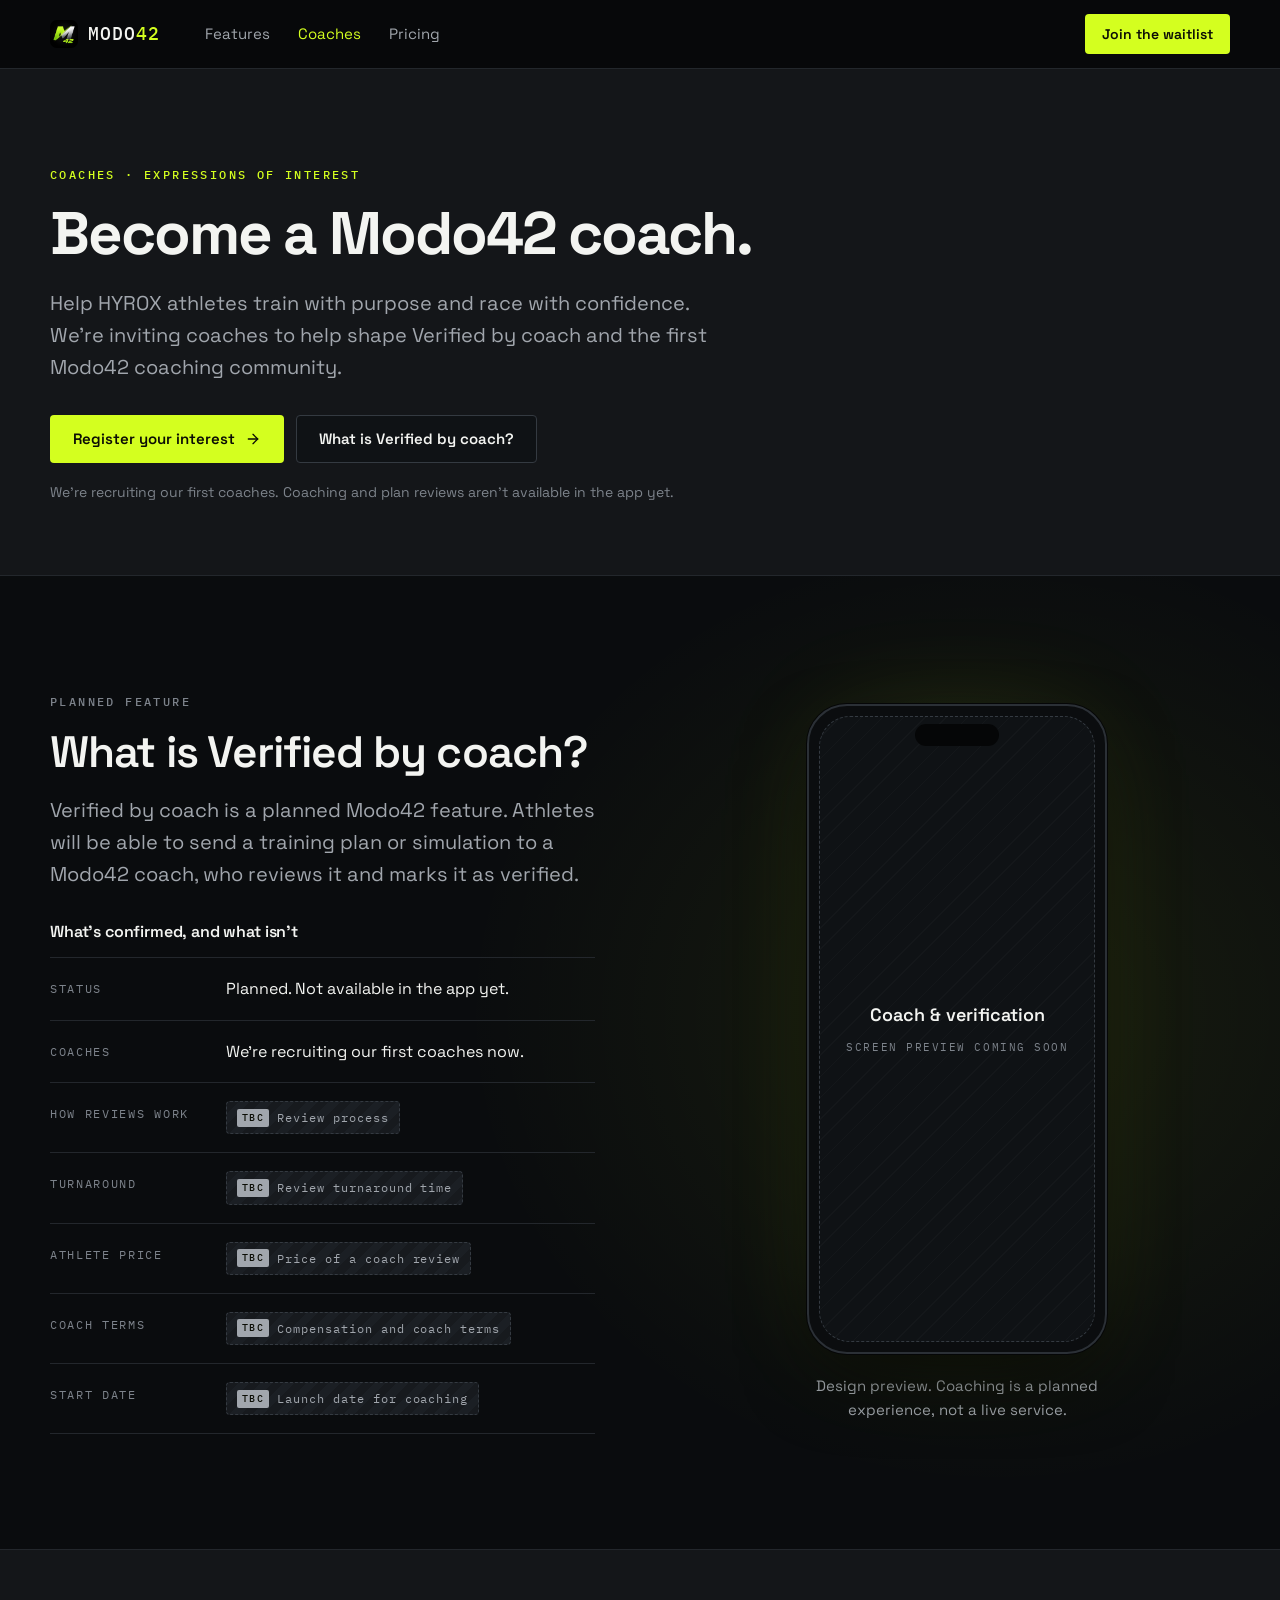
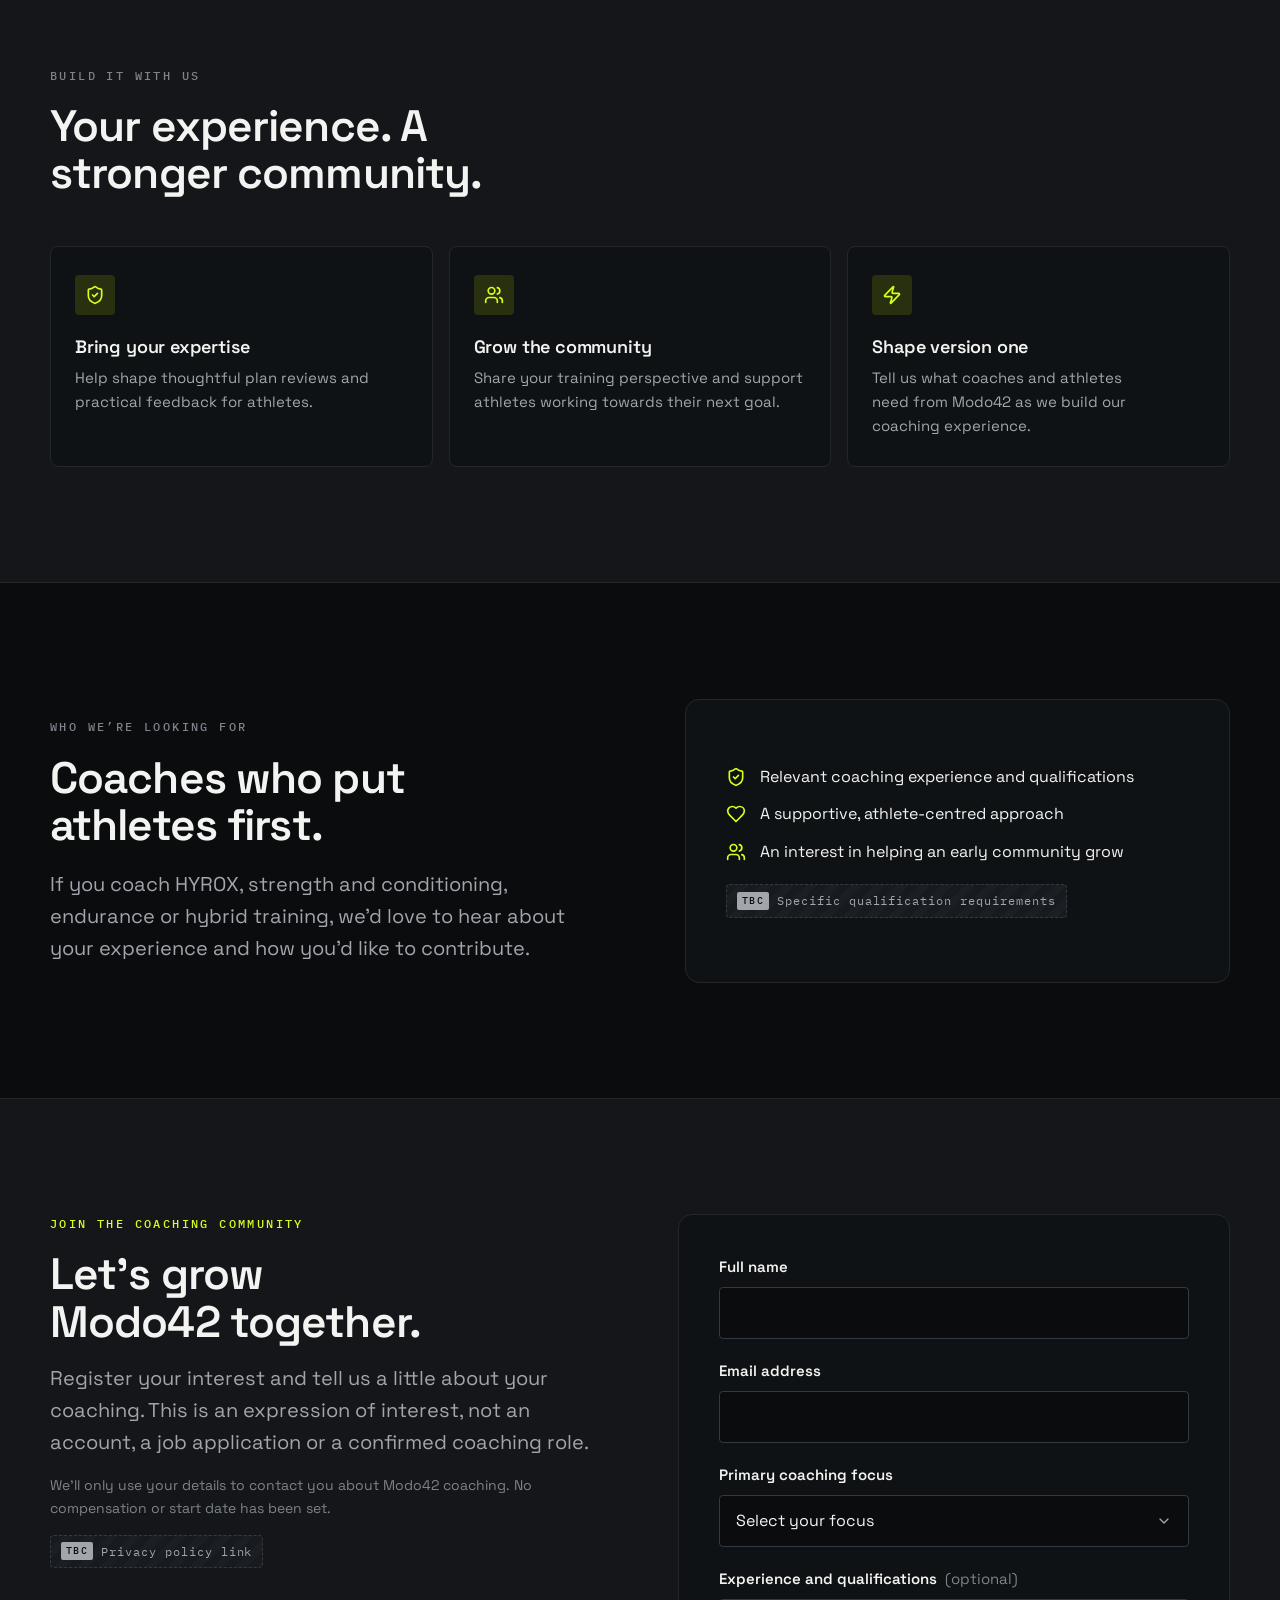
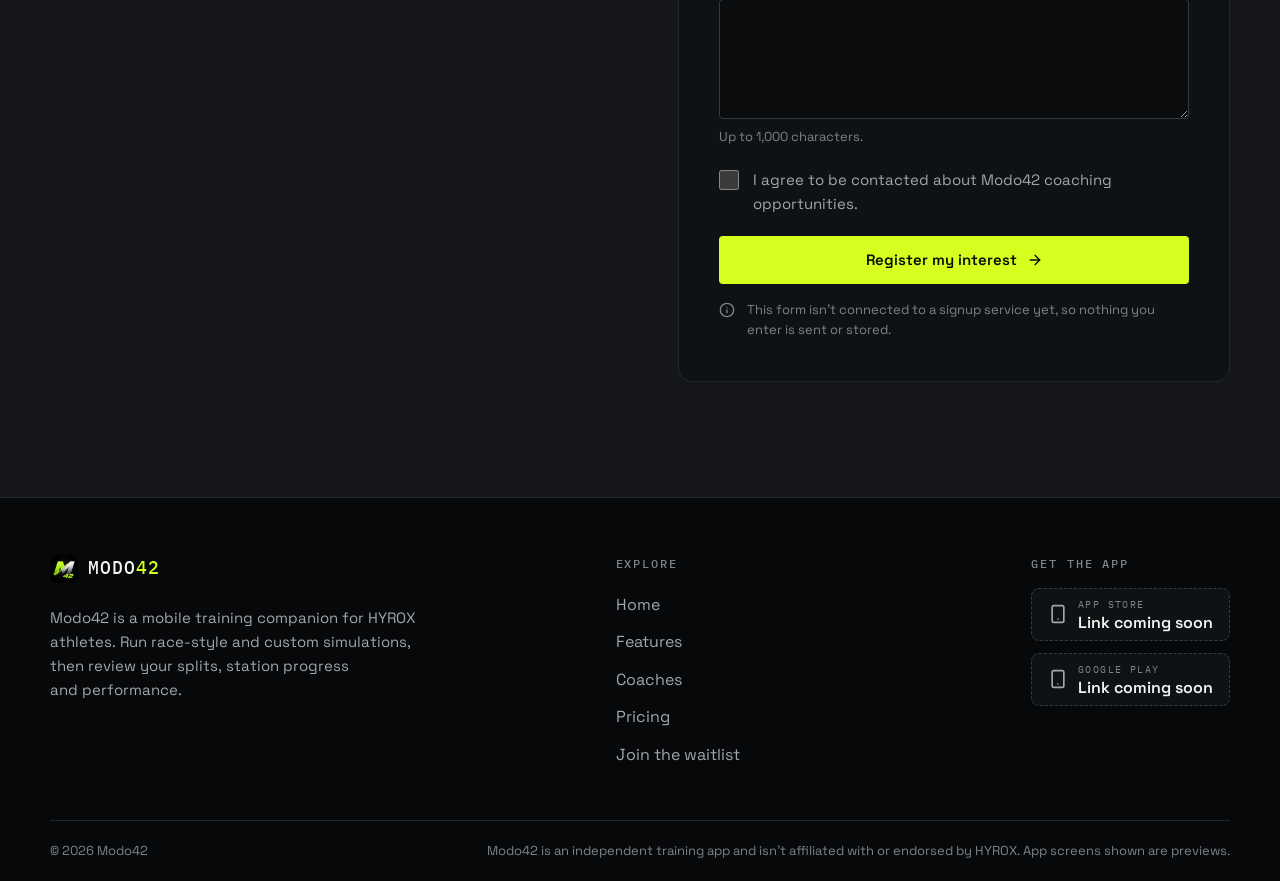
==== coaches/index.html @ 2502e5da "Add Modo42 marketing website Static five-page site (Home, Features, Coaches, Pricing, Join the waitl" ====
<!doctype html>
<html lang="en">
<head>
<meta charset="utf-8">
<meta name="viewport" content="width=device-width, initial-scale=1">
<title>Coaches — register your interest | Modo42</title>
<meta name="description" content="Modo42 is recruiting its first coaches to help shape Verified by coach, a planned plan-review feature for HYROX athletes. Register your interest.">

<link rel="canonical" href="https://modo42.com/coaches/">
<meta name="robots" content="index,follow,max-image-preview:large">
<meta name="theme-color" content="#070809">
<link rel="icon" href="/assets/images/favicon-32.png" sizes="32x32" type="image/png">
<link rel="apple-touch-icon" href="/assets/images/apple-touch-icon.png">
<link rel="preload" href="/assets/fonts/space-grotesk-latin-wght.woff2" as="font" type="font/woff2" crossorigin>
<link rel="stylesheet" href="/styles.css">
<script>document.documentElement.classList.add('js')</script>
<script src="/script.js" defer></script>
<meta property="og:type" content="website">
<meta property="og:site_name" content="Modo42">
<meta property="og:locale" content="en_GB">
<meta property="og:title" content="Coaches — register your interest | Modo42">
<meta property="og:description" content="Modo42 is recruiting its first coaches to help shape Verified by coach, a planned plan-review feature for HYROX athletes. Register your interest.">
<meta property="og:url" content="https://modo42.com/coaches/">
<meta property="og:image" content="https://modo42.com/assets/images/og-image.png">
<meta property="og:image:width" content="1200">
<meta property="og:image:height" content="630">
<meta property="og:image:alt" content="Modo42 — HYROX training and race simulation app">
<meta name="twitter:card" content="summary_large_image">
<meta name="twitter:title" content="Coaches — register your interest | Modo42">
<meta name="twitter:description" content="Modo42 is recruiting its first coaches to help shape Verified by coach, a planned plan-review feature for HYROX athletes. Register your interest.">
<meta name="twitter:image" content="https://modo42.com/assets/images/og-image.png">
<script type="application/ld+json">
{
  "@context": "https://schema.org",
  "@graph": [
    {
      "@type": "WebSite",
      "@id": "https://modo42.com/#website",
      "url": "https://modo42.com/",
      "name": "Modo42",
      "description": "Modo42 is a mobile training companion for HYROX athletes. Run race-style and custom simulations, then review your splits, station progress and performance.",
      "inLanguage": "en"
    },
    {
      "@type": "SoftwareApplication",
      "@id": "https://modo42.com/#app",
      "name": "Modo42",
      "applicationCategory": "HealthApplication",
      "operatingSystem": "iOS, Android",
      "description": "Modo42 is a mobile training companion for HYROX athletes. Run race-style and custom simulations, then review your splits, station progress and performance."
    },
    {
      "@type": "WebPage",
      "@id": "https://modo42.com/coaches/#webpage",
      "url": "https://modo42.com/coaches/",
      "name": "Coaches — register your interest | Modo42",
      "description": "Modo42 is recruiting its first coaches to help shape Verified by coach, a planned plan-review feature for HYROX athletes. Register your interest.",
      "isPartOf": {
        "@id": "https://modo42.com/#website"
      },
      "about": {
        "@id": "https://modo42.com/#app"
      },
      "inLanguage": "en",
      "breadcrumb": {
        "@id": "https://modo42.com/coaches/#breadcrumb"
      }
    },
    {
      "@type": "BreadcrumbList",
      "@id": "https://modo42.com/coaches/#breadcrumb",
      "itemListElement": [
        {
          "@type": "ListItem",
          "position": 1,
          "name": "Home",
          "item": "https://modo42.com/"
        },
        {
          "@type": "ListItem",
          "position": 2,
          "name": "Coaches",
          "item": "https://modo42.com/coaches/"
        }
      ]
    }
  ]
}
</script>
</head>
<body>
<a class="skip-link" href="#main">Skip to content</a>
<header class="site-header">
  <div class="wrap header-inner">
    <a class="brand" href="/" aria-label="Modo42 home"><img src="/assets/images/icon-192.png" alt="" width="28" height="28"><span>MODO<b>42</b></span></a>
    <button class="nav-toggle" type="button" aria-controls="site-nav" aria-expanded="false" aria-label="Open menu">
      <svg class="i icon-open" aria-hidden="true" focusable="false"><use href="/assets/icons.svg#menu"></use></svg><svg class="i icon-close" aria-hidden="true" focusable="false"><use href="/assets/icons.svg#x"></use></svg>
    </button>
    <nav id="site-nav" class="site-nav" aria-label="Main">
      <ul class="nav-links">
<li><a href="/features/">Features</a></li>
<li><a href="/coaches/" aria-current="page">Coaches</a></li>
<li><a href="/pricing/">Pricing</a></li>
      </ul>
      <a class="button button--primary button--small nav-cta" href="/join-waitlist/">Join the waitlist</a>
    </nav>
  </div>
</header>
<main id="main">
<section class="page-hero" aria-labelledby="page-title">
  <div class="wrap">
    <p class="eyebrow eyebrow--accent">Coaches · Expressions of interest</p>
    <h1 id="page-title">Become a Modo42 coach.</h1>
    <p class="lead">Help HYROX athletes train with purpose and race with confidence. We’re inviting coaches to help shape Verified by coach and the first Modo42 coaching community.</p>
    <div class="actions">
      <a class="button button--primary" href="#register">Register your interest <svg class="i" aria-hidden="true" focusable="false"><use href="/assets/icons.svg#arrow-right"></use></svg></a>
      <a class="button button--secondary" href="#verified">What is Verified by coach?</a>
    </div>
    <p class="note hero-note">We’re recruiting our first coaches. Coaching and plan reviews aren’t available in the app yet.</p>
  </div>
</section>

<section class="section section--glow" id="verified" aria-labelledby="verified-title">
  <div class="wrap split">
    <div class="split-copy">
      <p class="eyebrow">Planned feature</p>
      <h2 id="verified-title">What is Verified by coach?</h2>
      <p class="lead">Verified by coach is a planned Modo42 feature. Athletes will be able to send a training plan or simulation to a Modo42 coach, who reviews it and marks it as verified.</p>
      <h3 class="spec-title">What’s confirmed, and what isn’t</h3>
      <dl class="spec">
        <div><dt>Status</dt><dd>Planned. Not available in the app yet.</dd></div>
        <div><dt>Coaches</dt><dd>We’re recruiting our first coaches now.</dd></div>
        <div><dt>How reviews work</dt><dd><span class="tbc">Review process</span></dd></div>
        <div><dt>Turnaround</dt><dd><span class="tbc">Review turnaround time</span></dd></div>
        <div><dt>Athlete price</dt><dd><span class="tbc">Price of a coach review</span></dd></div>
        <div><dt>Coach terms</dt><dd><span class="tbc">Compensation and coach terms</span></dd></div>
        <div><dt>Start date</dt><dd><span class="tbc">Launch date for coaching</span></dd></div>
      </dl>
    </div>
    <div class="split-media"><figure class="phone">
  <!-- SCREENSHOT: replace the .phone-screen contents with <img src="/assets/images/screens/coach-verification.webp" width="..." height="..." alt="..."> -->
  <div class="phone-frame"><div class="phone-screen"><strong>Coach &amp; verification</strong><span>Screen preview coming soon</span></div></div>
  <figcaption><span>Design preview. Coaching is a planned experience, not a live service.</span></figcaption>
</figure></div>
  </div>
</section>

<section class="section" aria-labelledby="build-title">
  <div class="wrap">
    <div class="section-head">
      <p class="eyebrow">Build it with us</p>
      <h2 id="build-title">Your experience. A stronger community.</h2>
    </div>
    <ul class="card-grid">
<li class="card"><span class="icon-tile"><svg class="i" aria-hidden="true" focusable="false"><use href="/assets/icons.svg#shield-check"></use></svg></span><h3>Bring your expertise</h3><p>Help shape thoughtful plan reviews and practical feedback for athletes.</p></li>
<li class="card"><span class="icon-tile"><svg class="i" aria-hidden="true" focusable="false"><use href="/assets/icons.svg#users"></use></svg></span><h3>Grow the community</h3><p>Share your training perspective and support athletes working towards their next goal.</p></li>
<li class="card"><span class="icon-tile"><svg class="i" aria-hidden="true" focusable="false"><use href="/assets/icons.svg#zap"></use></svg></span><h3>Shape version one</h3><p>Tell us what coaches and athletes need from Modo42 as we build our coaching experience.</p></li>
    </ul>
  </div>
</section>

<section class="section section--deep" aria-labelledby="looking-title">
  <div class="wrap split">
    <div class="split-copy">
      <p class="eyebrow">Who we’re looking for</p>
      <h2 id="looking-title">Coaches who put athletes first.</h2>
      <p class="lead">If you coach HYROX, strength and conditioning, endurance or hybrid training, we’d love to hear about your experience and how you’d like to contribute.</p>
    </div>
    <div class="form-card">
      <ul class="checklist checklist--icons">
        <li><svg class="i" aria-hidden="true" focusable="false"><use href="/assets/icons.svg#shield-check"></use></svg><span>Relevant coaching experience and qualifications</span></li>
        <li><svg class="i" aria-hidden="true" focusable="false"><use href="/assets/icons.svg#heart"></use></svg><span>A supportive, athlete-centred approach</span></li>
        <li><svg class="i" aria-hidden="true" focusable="false"><use href="/assets/icons.svg#users"></use></svg><span>An interest in helping an early community grow</span></li>
      </ul>
      <p class="note tbc-row"><span class="tbc">Specific qualification requirements</span></p>
    </div>
  </div>
</section>

<section class="section" id="register" aria-labelledby="register-title">
  <div class="wrap form-layout">
    <div>
      <p class="eyebrow eyebrow--accent">Join the coaching community</p>
      <h2 id="register-title">Let’s grow Modo42 together.</h2>
      <p class="lead">Register your interest and tell us a little about your coaching. This is an expression of interest, not an account, a job application or a confirmed coaching role.</p>
      <p class="note form-aside">We’ll only use your details to contact you about Modo42 coaching. No compensation or start date has been set.</p>
      <p class="note form-aside"><span class="tbc">Privacy policy link</span></p>
    </div>
    <div class="form-card">
      <!-- INTEGRATION POINT: set data-endpoint to your signup service URL. See README.md → Connect the forms. -->
      <form data-form="coach" data-endpoint="" method="post" data-success="Thanks, we’ve got your details." data-success-body="We’ll be in touch about Modo42 coaching." aria-describedby="coach-notice">
        <div class="field">
          <label for="coach-name">Full name</label>
          <input class="input" id="coach-name" name="name" type="text" autocomplete="name" maxlength="120" required aria-describedby="coach-name-error">
          <p class="field-error" id="coach-name-error"></p>
        </div>
        <div class="field">
          <label for="coach-email">Email address</label>
          <input class="input" id="coach-email" name="email" type="email" autocomplete="email" inputmode="email" maxlength="254" required aria-describedby="coach-email-error">
          <p class="field-error" id="coach-email-error"></p>
        </div>
        <div class="field">
          <label for="coach-focus">Primary coaching focus</label>
          <select class="select" id="coach-focus" name="focus" required aria-describedby="coach-focus-error">
            <option value="">Select your focus</option>
            <option>HYROX</option>
            <option>Strength and conditioning</option>
            <option>Running and endurance</option>
            <option>Hybrid training</option>
            <option>Other</option>
          </select>
          <p class="field-error" id="coach-focus-error"></p>
        </div>
        <div class="field">
          <label for="coach-experience">Experience and qualifications <span class="optional">(optional)</span></label>
          <textarea class="textarea" id="coach-experience" name="experience" maxlength="1000" aria-describedby="coach-experience-hint coach-experience-error"></textarea>
          <p class="hint" id="coach-experience-hint">Up to 1,000 characters.</p>
          <p class="field-error" id="coach-experience-error"></p>
        </div>
        <div class="honeypot" aria-hidden="true">
          <label for="coach-company">Company</label>
          <input id="coach-company" name="company" type="text" tabindex="-1" autocomplete="off">
        </div>
        <label class="check">
          <input id="coach-consent" name="consent" type="checkbox" value="yes" required aria-describedby="coach-consent-error">
          <span>I agree to be contacted about Modo42 coaching opportunities.</span>
        </label>
        <p class="field-error" id="coach-consent-error"></p>
        <button class="button button--primary button--block" type="submit">Register my interest <svg class="i" aria-hidden="true" focusable="false"><use href="/assets/icons.svg#arrow-right"></use></svg></button>
        <div class="form-status" role="status" tabindex="-1"></div>
        <p class="integration-notice" id="coach-notice"><svg class="i" aria-hidden="true" focusable="false"><use href="/assets/icons.svg#info"></use></svg><span>This form isn’t connected to a signup service yet, so nothing you enter is sent or stored.</span></p>
      </form>
    </div>
  </div>
</section>
</main>
<footer class="site-footer">
  <div class="wrap">
    <div class="footer-grid">
      <div class="footer-about">
        <a class="brand" href="/" aria-label="Modo42 home"><img src="/assets/images/icon-192.png" alt="" width="28" height="28" loading="lazy"><span>MODO<b>42</b></span></a>
        <p>Modo42 is a mobile training companion for HYROX athletes. Run race-style and custom simulations, then review your splits, station progress and performance.</p>
      </div>
      <nav aria-label="Footer">
        <p class="footer-heading">Explore</p>
        <ul class="footer-links">
          <li><a href="/">Home</a></li>
          <li><a href="/features/">Features</a></li>
          <li><a href="/coaches/">Coaches</a></li>
          <li><a href="/pricing/">Pricing</a></li>
          <li><a href="/join-waitlist/">Join the waitlist</a></li>
        </ul>
      </nav>
      <div>
        <p class="footer-heading">Get the app</p>
        <ul class="store-links store-links--stack"><li><!-- STORE LINK: replace this span with <a href="APP-STORE_URL"> and the official badge --><span class="store-link" data-store-link="app-store"><svg class="i" aria-hidden="true" focusable="false"><use href="/assets/icons.svg#smartphone"></use></svg><span><small>App Store</small><b>Link coming soon</b></span></span></li><li><!-- STORE LINK: replace this span with <a href="GOOGLE-PLAY_URL"> and the official badge --><span class="store-link" data-store-link="google-play"><svg class="i" aria-hidden="true" focusable="false"><use href="/assets/icons.svg#smartphone"></use></svg><span><small>Google Play</small><b>Link coming soon</b></span></span></li></ul>
      </div>
    </div>
    <div class="footer-legal">
      <span>© 2026 Modo42</span>
      <span>Modo42 is an independent training app and isn’t affiliated with or endorsed by HYROX. App screens shown are previews.</span>
    </div>
  </div>
</footer>
</body>
</html>
---- styles.css ----
/* Modo42 website — shared styles. Dark-only by design (matches the app). */

@font-face {
  font-family: 'Space Grotesk';
  src: url('/assets/fonts/space-grotesk-latin-wght.woff2') format('woff2');
  font-weight: 300 700;
  font-style: normal;
  font-display: swap;
}
@font-face {
  font-family: 'IBM Plex Mono';
  src: url('/assets/fonts/ibm-plex-mono-latin-400.woff2') format('woff2');
  font-weight: 400;
  font-style: normal;
  font-display: swap;
}
@font-face {
  font-family: 'IBM Plex Mono';
  src: url('/assets/fonts/ibm-plex-mono-latin-500.woff2') format('woff2');
  font-weight: 500;
  font-style: normal;
  font-display: swap;
}

:root {
  color-scheme: dark;

  --bg: #141619;
  --bg-deep: #0a0c0e;
  --bg-nav: #070809;
  --surface: #0f1215;
  --surface-raised: #171a1e;
  --line: #23272c;
  --line-strong: #343a41;

  --text: #f3f4f1;
  --text-muted: #a1a6ad;
  --text-faint: #7d838b;

  --accent: #d4ff1f;
  --accent-hover: #e2ff5c;
  --accent-ink: #0b0d05;
  --accent-tint: #1f2508;
  --accent-tint-strong: #283010;
  --accent-line: #4c5a12;

  --danger: #ff8a7a;
  --danger-tint: #2a1512;
  --info: #7fd6ff;
  --info-tint: #0f2230;

  --font-sans: 'Space Grotesk', ui-sans-serif, system-ui, -apple-system, 'Segoe UI', sans-serif;
  --font-mono: 'IBM Plex Mono', ui-monospace, 'SF Mono', Menlo, monospace;

  --radius-sm: 4px;
  --radius: 8px;
  --radius-lg: 14px;

  --wrap: 1180px;
  --gutter: clamp(16px, 4vw, 40px);
  --section-y: clamp(64px, 9vw, 120px);

  --focus: 0 0 0 3px var(--bg-deep), 0 0 0 5px var(--accent);
}

*,
*::before,
*::after {
  box-sizing: border-box;
}

html {
  -webkit-text-size-adjust: 100%;
  text-size-adjust: 100%;
  scroll-behavior: smooth;
  scroll-padding-top: 88px;
}

body {
  margin: 0;
  background: var(--bg);
  color: var(--text);
  font-family: var(--font-sans);
  font-size: 1rem;
  line-height: 1.6;
  -webkit-font-smoothing: antialiased;
  text-rendering: optimizeLegibility;
}

img,
svg {
  display: block;
  max-width: 100%;
}

/* Sprite icons: <svg class="i"><use href="/assets/icons.svg#name"/></svg> */
.i {
  width: 20px;
  height: 20px;
  fill: none;
  stroke: currentColor;
  stroke-width: 2;
  stroke-linecap: round;
  stroke-linejoin: round;
  flex: none;
}

h1,
h2,
h3 {
  margin: 0;
  font-weight: 600;
  line-height: 1.08;
  letter-spacing: -0.02em;
  text-wrap: balance;
}

h1 {
  font-size: clamp(2.5rem, 6.4vw, 4.5rem);
  font-weight: 700;
  letter-spacing: -0.035em;
}

h2 {
  font-size: clamp(1.85rem, 3.6vw, 2.75rem);
}

h3 {
  font-size: 1.125rem;
  letter-spacing: -0.01em;
  line-height: 1.3;
}

p {
  margin: 0;
  text-wrap: pretty;
}

a {
  color: inherit;
}

:focus-visible {
  outline: none;
  box-shadow: var(--focus);
  border-radius: var(--radius-sm);
}

::selection {
  background: var(--accent);
  color: var(--accent-ink);
}

.visually-hidden {
  position: absolute !important;
  width: 1px;
  height: 1px;
  padding: 0;
  margin: -1px;
  overflow: hidden;
  clip: rect(0 0 0 0);
  white-space: nowrap;
  border: 0;
}

.skip-link {
  position: absolute;
  top: 12px;
  left: 12px;
  z-index: 100;
  padding: 10px 16px;
  background: var(--accent);
  color: var(--accent-ink);
  font-weight: 600;
  text-decoration: none;
  border-radius: var(--radius-sm);
  transform: translateY(-160%);
}
.skip-link:focus-visible {
  transform: none;
}

.wrap {
  width: 100%;
  max-width: calc(var(--wrap) + var(--gutter) * 2);
  margin-inline: auto;
  padding-inline: var(--gutter);
}

/* ---------- Type helpers ---------- */

.eyebrow {
  display: flex;
  align-items: center;
  gap: 10px;
  margin-bottom: 18px;
  font-family: var(--font-mono);
  font-size: 0.75rem;
  font-weight: 500;
  letter-spacing: 0.2em;
  text-transform: uppercase;
  color: var(--text-faint);
}
.eyebrow--accent {
  color: var(--accent);
}

.lead {
  font-size: clamp(1.0625rem, 1.6vw, 1.25rem);
  line-height: 1.6;
  color: var(--text-muted);
}

.muted {
  color: var(--text-muted);
}

.dot {
  color: var(--accent);
}

.mono-meta {
  font-family: var(--font-mono);
  font-size: 0.75rem;
  letter-spacing: 0.16em;
  text-transform: uppercase;
  color: var(--text-faint);
}

/* ---------- Buttons & links ---------- */

.button {
  display: inline-flex;
  align-items: center;
  justify-content: center;
  gap: 10px;
  min-height: 48px;
  padding: 12px 22px;
  border: 1px solid transparent;
  border-radius: var(--radius-sm);
  font: inherit;
  font-size: 0.9375rem;
  font-weight: 600;
  line-height: 1.2;
  text-decoration: none;
  cursor: pointer;
  transition:
    background-color 160ms ease,
    border-color 160ms ease,
    color 160ms ease,
    transform 160ms ease;
}
.button svg {
  width: 16px;
  height: 16px;
  flex: none;
}
.button--primary {
  background: var(--accent);
  color: var(--accent-ink);
}
.button--primary:hover {
  background: var(--accent-hover);
}
.button--secondary {
  background: var(--surface);
  border-color: var(--line-strong);
  color: var(--text);
}
.button--secondary:hover {
  border-color: var(--text-faint);
}
.button--block {
  width: 100%;
}
.button--small {
  min-height: 40px;
  padding: 8px 16px;
  font-size: 0.875rem;
}
.button[aria-disabled='true'],
.button:disabled {
  cursor: progress;
  opacity: 0.7;
}

.text-link {
  display: inline-flex;
  align-items: center;
  gap: 6px;
  color: var(--accent);
  font-weight: 500;
  text-decoration: none;
}
.text-link svg {
  width: 14px;
  height: 14px;
  transition: transform 160ms ease;
}
.text-link:hover {
  text-decoration: underline;
  text-underline-offset: 4px;
}
.text-link:hover svg {
  transform: translateX(3px);
}

.actions {
  display: flex;
  flex-wrap: wrap;
  gap: 12px;
}

/* ---------- Header ---------- */

.site-header {
  position: sticky;
  top: 0;
  z-index: 50;
  background: color-mix(in srgb, var(--bg-nav) 92%, transparent);
  border-bottom: 1px solid var(--line);
  backdrop-filter: saturate(140%) blur(10px);
  -webkit-backdrop-filter: saturate(140%) blur(10px);
}
.header-inner {
  display: flex;
  align-items: center;
  gap: 32px;
  min-height: 68px;
}

.brand {
  display: inline-flex;
  align-items: center;
  gap: 10px;
  flex: none;
  font-family: var(--font-mono);
  font-size: 1.125rem;
  font-weight: 500;
  letter-spacing: 0.06em;
  text-decoration: none;
  color: var(--text);
}
.brand img {
  width: 28px;
  height: 28px;
  border-radius: 7px;
}
.brand b {
  font-weight: 500;
  color: var(--accent);
}

.site-nav {
  display: flex;
  align-items: center;
  flex: 1;
  gap: 32px;
}
.nav-links {
  display: flex;
  gap: 4px;
  margin: 0;
  padding: 0;
  list-style: none;
}
.nav-links a {
  display: block;
  padding: 8px 12px;
  color: var(--text-muted);
  font-size: 0.9375rem;
  text-decoration: none;
  border-radius: var(--radius-sm);
  transition: color 160ms ease;
}
.nav-links a:hover {
  color: var(--text);
}
.nav-links a[aria-current='page'] {
  color: var(--accent);
}
.nav-cta {
  margin-left: auto;
}

.nav-toggle {
  display: none;
  align-items: center;
  justify-content: center;
  width: 44px;
  height: 44px;
  margin-left: auto;
  padding: 0;
  background: transparent;
  border: 1px solid var(--line-strong);
  border-radius: var(--radius-sm);
  color: var(--text);
  cursor: pointer;
}
.nav-toggle svg {
  width: 20px;
  height: 20px;
}
.nav-toggle .icon-close {
  display: none;
}
.nav-toggle[aria-expanded='true'] .icon-open {
  display: none;
}
.nav-toggle[aria-expanded='true'] .icon-close {
  display: block;
}

@media (max-width: 760px) {
  .header-inner {
    flex-wrap: wrap;
    gap: 0;
    min-height: 0;
  }
  .brand,
  .nav-toggle {
    margin-block: 12px;
  }
  .brand {
    min-height: 44px;
  }
  /* Without JS the links stay visible as a second row. */
  .site-nav {
    flex-basis: 100%;
    flex-direction: column;
    align-items: stretch;
    gap: 12px;
    padding: 4px 0 16px;
  }
  .nav-links {
    flex-direction: column;
  }
  .nav-links a {
    padding: 12px 4px;
    font-size: 1.0625rem;
    border-bottom: 1px solid var(--line);
    border-radius: 0;
  }
  .nav-cta {
    margin-left: 0;
  }
  .js .nav-toggle {
    display: inline-flex;
  }
  .js .site-nav {
    display: none;
  }
  .js .site-nav.is-open {
    display: flex;
  }
}

/* ---------- Sections ---------- */

.section {
  padding-block: var(--section-y);
  border-top: 1px solid var(--line);
}
.section--deep {
  background: var(--bg-deep);
}
.section--glow {
  position: relative;
  overflow: hidden;
  background:
    radial-gradient(60% 70% at 78% 45%, rgba(212, 255, 31, 0.07), transparent 70%),
    var(--bg-deep);
}
.section--glow-left {
  background:
    radial-gradient(60% 70% at 22% 45%, rgba(212, 255, 31, 0.07), transparent 70%),
    var(--bg-deep);
}
.section-head {
  max-width: 720px;
  margin-bottom: clamp(32px, 5vw, 48px);
}
.section-head .lead,
.facts h2 + .lead {
  margin-top: 16px;
}
.section-head--center {
  margin-inline: auto;
  text-align: center;
}
.section-head--center .eyebrow {
  justify-content: center;
}

/* ---------- Hero ---------- */

.hero {
  position: relative;
  overflow: hidden;
  padding-block: clamp(48px, 8vw, 104px);
  background:
    radial-gradient(48% 62% at 76% 42%, rgba(212, 255, 31, 0.06), transparent 70%),
    var(--bg);
}
.hero-grid {
  display: grid;
  grid-template-columns: minmax(0, 1.1fr) minmax(0, 0.9fr);
  align-items: center;
  gap: clamp(40px, 6vw, 80px);
}
.hero h1 {
  margin-bottom: 24px;
}
.hero .lead {
  max-width: 560px;
}
.hero .actions {
  margin-top: 32px;
}
.hero .mono-meta {
  margin-top: 28px;
}
.page-hero {
  padding-block: clamp(56px, 8vw, 96px) clamp(48px, 6vw, 72px);
}
.page-hero h1 {
  max-width: 820px;
  font-size: clamp(2.25rem, 5.6vw, 3.75rem);
  margin-bottom: 20px;
}
.page-hero .lead {
  max-width: 680px;
}

@media (max-width: 900px) {
  .hero-grid {
    grid-template-columns: 1fr;
  }
}

/* ---------- Phone placeholder (swap for real screenshots later) ---------- */

.phone {
  margin: 0;
}
.phone-frame {
  position: relative;
  width: min(100%, 300px);
  aspect-ratio: 9 / 19.5;
  margin-inline: auto;
  padding: 10px;
  background: #0b0d0f;
  border: 2px solid #2b3036;
  border-radius: 40px;
  box-shadow:
    0 0 0 1px #050607,
    0 30px 80px -20px rgba(0, 0, 0, 0.75),
    0 0 120px -30px rgba(212, 255, 31, 0.18);
}
.phone-frame::before {
  content: '';
  position: absolute;
  top: 18px;
  left: 50%;
  width: 84px;
  height: 22px;
  background: #050607;
  border-radius: 999px;
  transform: translateX(-50%);
}
.phone-screen {
  display: flex;
  flex-direction: column;
  align-items: center;
  justify-content: center;
  gap: 10px;
  height: 100%;
  padding: 24px;
  text-align: center;
  background:
    repeating-linear-gradient(135deg, transparent 0 14px, rgba(255, 255, 255, 0.018) 14px 15px),
    var(--surface);
  border: 1px dashed var(--line-strong);
  border-radius: 31px;
}
.phone-screen strong {
  font-size: 1.125rem;
  font-weight: 600;
}
.phone-screen span {
  font-family: var(--font-mono);
  font-size: 0.6875rem;
  letter-spacing: 0.14em;
  text-transform: uppercase;
  color: var(--text-faint);
}
.phone-screen img {
  width: 100%;
  height: 100%;
  object-fit: cover;
  border-radius: inherit;
}
.phone figcaption {
  margin-top: 20px;
  text-align: center;
}
.phone figcaption strong {
  display: block;
  font-weight: 600;
}
.phone figcaption span {
  display: block;
  max-width: 320px;
  margin: 6px auto 0;
  font-size: 0.9375rem;
  color: var(--text-muted);
}

/* ---------- Cards ---------- */

.card-grid {
  display: grid;
  grid-template-columns: repeat(3, minmax(0, 1fr));
  gap: 16px;
  margin: 0;
  padding: 0;
  list-style: none;
}
.card-grid--two {
  grid-template-columns: repeat(2, minmax(0, 1fr));
}
.card-grid--four {
  grid-template-columns: repeat(4, minmax(0, 1fr));
}
.card {
  position: relative;
  padding: 28px 24px;
  background: var(--surface);
  border: 1px solid var(--line);
  border-radius: var(--radius);
}
.card h3,
.card h4 {
  margin: 20px 0 8px;
  font-size: 1.125rem;
  font-weight: 600;
  line-height: 1.3;
  letter-spacing: -0.01em;
}
.card p {
  font-size: 0.9375rem;
  color: var(--text-muted);
}
.card--soon {
  background: transparent;
  border-style: dashed;
}
.icon-tile {
  display: inline-grid;
  place-items: center;
  width: 40px;
  height: 40px;
  background: var(--accent-tint-strong);
  border-radius: var(--radius-sm);
  color: var(--accent);
}
.icon-tile svg {
  width: 20px;
  height: 20px;
}
.card--soon .icon-tile {
  background: var(--surface-raised);
  color: var(--text-muted);
}

.badge {
  display: inline-flex;
  align-items: center;
  gap: 6px;
  padding: 3px 8px;
  font-family: var(--font-mono);
  font-size: 0.6875rem;
  font-weight: 500;
  letter-spacing: 0.12em;
  text-transform: uppercase;
  line-height: 1.4;
  border-radius: 3px;
  vertical-align: middle;
}
.badge--soon {
  background: var(--surface-raised);
  border: 1px solid var(--line-strong);
  color: var(--text-muted);
}
.badge--live {
  background: var(--accent-tint-strong);
  color: var(--accent);
}
.card .badge {
  position: absolute;
  top: 28px;
  right: 24px;
}

.subhead {
  display: flex;
  flex-wrap: wrap;
  align-items: baseline;
  justify-content: space-between;
  gap: 12px;
  margin: clamp(48px, 6vw, 72px) 0 20px;
}
.subhead h3 {
  font-size: 1.375rem;
}
.subhead p {
  font-size: 0.9375rem;
  color: var(--text-muted);
}

@media (max-width: 960px) {
  .card-grid,
  .card-grid--four {
    grid-template-columns: repeat(2, minmax(0, 1fr));
  }
}
@media (max-width: 600px) {
  .card-grid,
  .card-grid--two,
  .card-grid--four {
    grid-template-columns: 1fr;
  }
  .card {
    display: grid;
    grid-template-columns: 40px 1fr;
    column-gap: 16px;
    padding: 20px;
  }
  .card .icon-tile {
    grid-column: 1;
    grid-row: 1 / span 3;
  }
  .card > :not(.icon-tile) {
    grid-column: 2;
  }
  .card h3,
  .card h4 {
    margin: 0 0 4px;
  }
  .card .badge {
    position: static;
    justify-self: start;
    margin-bottom: 8px;
  }
}

/* ---------- Screen trio (home) ---------- */

.screen-trio {
  display: grid;
  grid-template-columns: repeat(3, minmax(0, 1fr));
  gap: clamp(20px, 3vw, 32px);
  margin: 0;
  padding: 0;
  list-style: none;
}
.screen-trio .phone-frame {
  width: min(100%, 270px);
}
.section-foot {
  margin-top: 40px;
}
@media (max-width: 860px) {
  /* Swipeable row of phones on small screens. */
  .screen-trio {
    grid-template-columns: none;
    grid-auto-flow: column;
    grid-auto-columns: min(78%, 280px);
    gap: 16px;
    margin-inline: calc(var(--gutter) * -1);
    padding: 4px var(--gutter) 12px;
    overflow-x: auto;
    scroll-snap-type: x mandatory;
    scrollbar-width: thin;
  }
  .screen-trio > li {
    scroll-snap-align: center;
  }
}

/* ---------- Split feature rows ---------- */

.split {
  display: grid;
  grid-template-columns: minmax(0, 1fr) minmax(0, 1fr);
  align-items: center;
  gap: clamp(40px, 7vw, 96px);
}
.split--reverse .split-media {
  order: -1;
}
.split-copy h2 {
  margin-bottom: 18px;
}
.split-copy .lead + .lead,
.split-copy .lead + .checklist {
  margin-top: 16px;
}
.split-copy .note {
  margin-top: 20px;
}
@media (max-width: 860px) {
  .split {
    grid-template-columns: 1fr;
  }
  .split--reverse .split-media {
    order: 0;
  }
  .split-media {
    order: 1;
  }
}

.checklist {
  display: grid;
  gap: 12px;
  margin: 24px 0 0;
  padding: 0;
  list-style: none;
}
.checklist li {
  display: grid;
  grid-template-columns: 22px 1fr;
  gap: 12px;
  align-items: start;
}
.checklist svg {
  width: 18px;
  height: 18px;
  margin-top: 4px;
  color: var(--accent);
}

.bullet-list {
  display: grid;
  gap: 10px;
  margin: 24px 0 0;
  padding: 0;
  list-style: none;
}
.bullet-list li {
  position: relative;
  padding-left: 20px;
  color: var(--text);
}
.bullet-list li::before {
  content: '';
  position: absolute;
  top: 0.65em;
  left: 2px;
  width: 6px;
  height: 6px;
  background: var(--accent);
  border-radius: 50%;
}

.note {
  font-size: 0.875rem;
  color: var(--text-faint);
}

/* ---------- Definition block (AEO) ---------- */

.facts {
  display: grid;
  grid-template-columns: minmax(0, 0.9fr) minmax(0, 1.1fr);
  gap: clamp(32px, 6vw, 80px);
}
.spec {
  display: grid;
  gap: 0;
  margin: 0;
  border-top: 1px solid var(--line);
}
.spec > div {
  display: grid;
  grid-template-columns: 160px 1fr;
  gap: 16px;
  padding: 18px 0;
  border-bottom: 1px solid var(--line);
}
.spec dt {
  font-family: var(--font-mono);
  font-size: 0.75rem;
  letter-spacing: 0.14em;
  text-transform: uppercase;
  color: var(--text-faint);
  padding-top: 3px;
}
.spec dd {
  margin: 0;
  color: var(--text);
}
@media (max-width: 860px) {
  .facts {
    grid-template-columns: 1fr;
  }
}
@media (max-width: 520px) {
  .spec > div {
    grid-template-columns: 1fr;
    gap: 4px;
  }
}

/* ---------- FAQ ---------- */

.faq {
  max-width: 820px;
  margin-inline: auto;
}
.faq h2 {
  margin-bottom: 28px;
}
.faq-list {
  background: var(--surface);
  border: 1px solid var(--line);
  border-radius: var(--radius);
}
.faq-item + .faq-item {
  border-top: 1px solid var(--line);
}
.faq-item summary {
  display: flex;
  align-items: center;
  justify-content: space-between;
  gap: 16px;
  padding: 22px 24px;
  font-size: 1.0625rem;
  font-weight: 600;
  list-style: none;
  cursor: pointer;
}
.faq-item summary::-webkit-details-marker {
  display: none;
}
.faq-item summary::after {
  content: '+';
  flex: none;
  font-family: var(--font-mono);
  font-size: 1.25rem;
  font-weight: 400;
  color: var(--accent);
  transition: transform 200ms ease;
}
.faq-item[open] summary::after {
  transform: rotate(45deg);
}
.faq-item summary:focus-visible {
  border-radius: var(--radius);
}
.faq-item h3 {
  font-size: inherit;
  font-weight: inherit;
  letter-spacing: -0.01em;
}
.faq-answer {
  padding: 0 24px 24px;
  color: var(--text-muted);
}
.faq-answer p + p {
  margin-top: 10px;
}
.faq-answer a {
  color: var(--accent);
}
.faq-foot {
  margin-top: 24px;
  text-align: center;
  color: var(--text-muted);
}

/* ---------- CTA band ---------- */

.cta-band {
  padding-block: clamp(64px, 8vw, 96px);
  text-align: center;
  background:
    radial-gradient(70% 120% at 50% 0%, rgba(212, 255, 31, 0.08), transparent 70%),
    var(--accent-tint);
  border-top: 1px solid var(--accent-line);
}
.cta-band h2 {
  margin-bottom: 14px;
}
.cta-band p {
  max-width: 560px;
  margin: 0 auto 28px;
  color: var(--text-muted);
}
.cta-band .actions {
  justify-content: center;
}

/* ---------- Placeholders awaiting content ---------- */

.tbc {
  display: inline-flex;
  align-items: center;
  gap: 8px;
  padding: 6px 10px;
  font-family: var(--font-mono);
  font-size: 0.75rem;
  letter-spacing: 0.08em;
  color: var(--text-muted);
  background: repeating-linear-gradient(
    135deg,
    var(--surface-raised) 0 8px,
    #1b1f24 8px 16px
  );
  border: 1px dashed var(--line-strong);
  border-radius: var(--radius-sm);
}
.tbc::before {
  content: 'TBC';
  padding: 1px 5px;
  font-size: 0.625rem;
  font-weight: 500;
  letter-spacing: 0.14em;
  color: var(--accent-ink);
  background: var(--text-muted);
  border-radius: 2px;
}

.status-legend {
  display: flex;
  flex-wrap: wrap;
  gap: 12px 24px;
  margin-top: 24px;
  font-size: 0.875rem;
  color: var(--text-muted);
}
.status-legend span {
  display: inline-flex;
  align-items: center;
  gap: 10px;
}

/* ---------- Pricing ---------- */

.pricing-grid {
  display: grid;
  grid-template-columns: repeat(3, minmax(0, 1fr));
  gap: 16px;
  align-items: stretch;
}
.plan {
  display: flex;
  flex-direction: column;
  padding: 32px 28px;
  background: var(--surface);
  border: 1px solid var(--line);
  border-radius: var(--radius-lg);
}
.plan--featured {
  background: var(--accent-tint);
  border-color: var(--accent-line);
}
.plan-label {
  display: flex;
  align-items: center;
  justify-content: space-between;
  gap: 8px;
  min-height: 24px;
  margin-bottom: 12px;
}
.plan h2,
.plan h3 {
  font-size: 1.125rem;
  letter-spacing: -0.01em;
}
.plan-price {
  margin: 18px 0 6px;
}
.plan-price strong {
  display: block;
  font-size: clamp(1.75rem, 3vw, 2.25rem);
  font-weight: 700;
  letter-spacing: -0.03em;
  line-height: 1.1;
}
.plan-summary {
  font-size: 0.9375rem;
  color: var(--text-muted);
}
.plan ul {
  display: grid;
  gap: 12px;
  margin: 24px 0 32px;
  padding: 0;
  list-style: none;
  font-size: 0.9375rem;
}
.plan li {
  display: grid;
  grid-template-columns: 20px 1fr;
  gap: 10px;
  align-items: start;
}
.plan li svg {
  width: 16px;
  height: 16px;
  margin-top: 4px;
  color: var(--accent);
}
.plan li.is-placeholder svg {
  color: var(--text-faint);
}
.plan .button {
  margin-top: auto;
}
.pricing-note {
  max-width: 640px;
  margin: 24px auto 0;
  text-align: center;
  font-size: 0.875rem;
  color: var(--text-faint);
}
@media (max-width: 960px) {
  .pricing-grid {
    grid-template-columns: 1fr;
    max-width: 520px;
    margin-inline: auto;
  }
  .plan--featured {
    order: -1;
  }
}

/* ---------- Forms ---------- */

.form-layout {
  display: grid;
  grid-template-columns: minmax(0, 1fr) minmax(0, 1fr);
  gap: clamp(40px, 6vw, 80px);
  align-items: start;
}
@media (max-width: 860px) {
  .form-layout {
    grid-template-columns: 1fr;
  }
}

.form-card {
  padding: clamp(24px, 4vw, 40px);
  background: var(--surface);
  border: 1px solid var(--line);
  border-radius: var(--radius-lg);
}
.form-card h2 {
  margin-bottom: 8px;
  font-size: 1.375rem;
}
.form-card > p {
  margin-bottom: 24px;
  font-size: 0.9375rem;
  color: var(--text-muted);
}

.field {
  display: grid;
  gap: 8px;
  margin-bottom: 20px;
}
.field label,
.field legend {
  display: inline-flex;
  align-items: center;
  gap: 8px;
  font-size: 0.9375rem;
  font-weight: 600;
}
.field label svg {
  width: 16px;
  height: 16px;
  color: var(--accent);
}
.field .optional {
  font-weight: 400;
  color: var(--text-faint);
}
.hint {
  font-size: 0.8125rem;
  color: var(--text-faint);
}

.input,
.select,
.textarea {
  width: 100%;
  min-height: 52px;
  padding: 12px 16px;
  font: inherit;
  font-size: 1rem;
  color: var(--text);
  background: var(--bg-deep);
  border: 1px solid var(--line-strong);
  border-radius: var(--radius-sm);
  transition: border-color 160ms ease;
}
.textarea {
  min-height: 120px;
  resize: vertical;
}
.select {
  appearance: none;
  -webkit-appearance: none;
  padding-right: 44px;
  background-image: url("data:image/svg+xml,%3Csvg xmlns='http://www.w3.org/2000/svg' width='16' height='16' fill='none' stroke='%23a1a6ad' stroke-width='2' stroke-linecap='round' stroke-linejoin='round' viewBox='0 0 24 24'%3E%3Cpath d='m6 9 6 6 6-6'/%3E%3C/svg%3E");
  background-repeat: no-repeat;
  background-position: right 16px center;
}
.input::placeholder,
.textarea::placeholder {
  color: var(--text-faint);
}
.input:hover,
.select:hover,
.textarea:hover {
  border-color: var(--text-faint);
}
.input:focus-visible,
.select:focus-visible,
.textarea:focus-visible {
  border-color: var(--accent);
  box-shadow: 0 0 0 3px rgba(212, 255, 31, 0.22);
  border-radius: var(--radius-sm);
}
[aria-invalid='true'] {
  border-color: var(--danger);
}

.check {
  display: grid;
  grid-template-columns: 22px 1fr;
  gap: 12px;
  align-items: start;
  margin-bottom: 20px;
  font-size: 0.9375rem;
  color: var(--text-muted);
}
.check input {
  width: 20px;
  height: 20px;
  margin: 2px 0 0;
  accent-color: var(--accent);
}

.field-error {
  display: flex;
  align-items: center;
  gap: 6px;
  font-size: 0.875rem;
  color: var(--danger);
}
.field-error:empty {
  display: none;
}
.field-error::before {
  content: '!';
  display: inline-grid;
  place-items: center;
  width: 16px;
  height: 16px;
  flex: none;
  font-size: 0.6875rem;
  font-weight: 700;
  color: var(--bg-deep);
  background: var(--danger);
  border-radius: 50%;
}
.check + .field-error {
  margin: -12px 0 20px 34px;
}

.honeypot {
  position: absolute;
  left: -9999px;
  width: 1px;
  height: 1px;
  overflow: hidden;
}

.form-status {
  margin-top: 20px;
  padding: 16px 18px;
  font-size: 0.9375rem;
  border-radius: var(--radius-sm);
  border: 1px solid transparent;
}
.form-status:empty {
  display: none;
}
.form-status strong {
  display: block;
  margin-bottom: 2px;
  color: var(--text);
}
.form-status[data-state='success'] {
  background: var(--accent-tint);
  border-color: var(--accent-line);
  color: var(--text-muted);
}
.form-status[data-state='error'] {
  background: var(--danger-tint);
  border-color: #5a2a24;
  color: var(--text-muted);
}
.form-status[data-state='info'] {
  background: var(--info-tint);
  border-color: #1d4157;
  color: var(--text-muted);
}

.integration-notice {
  display: grid;
  grid-template-columns: 18px 1fr;
  gap: 10px;
  margin-top: 16px;
  font-size: 0.8125rem;
  color: var(--text-faint);
}
.integration-notice svg {
  width: 16px;
  height: 16px;
  margin-top: 2px;
}

/* ---------- Store badges (placeholders) ---------- */

.store-links {
  display: flex;
  flex-wrap: wrap;
  gap: 12px;
  margin: 0;
  padding: 0;
  list-style: none;
}
.store-link {
  display: inline-flex;
  align-items: center;
  gap: 10px;
  min-height: 48px;
  padding: 8px 16px;
  color: var(--text-muted);
  background: var(--surface);
  border: 1px dashed var(--line-strong);
  border-radius: var(--radius);
  text-decoration: none;
}
.store-link svg {
  width: 20px;
  height: 20px;
}
.store-link small {
  display: block;
  font-family: var(--font-mono);
  font-size: 0.625rem;
  letter-spacing: 0.14em;
  text-transform: uppercase;
  color: var(--text-faint);
}
.store-link b {
  display: block;
  font-weight: 600;
  line-height: 1.2;
  color: var(--text);
}

/* ---------- Footer ---------- */

.site-footer {
  padding-block: 56px 0;
  background: var(--bg-nav);
  border-top: 1px solid var(--line);
}
.footer-grid {
  display: grid;
  grid-template-columns: minmax(0, 1.4fr) minmax(0, 1fr) auto;
  gap: 40px;
}
.footer-about p {
  max-width: 380px;
  margin-top: 16px;
  color: var(--text-muted);
  font-size: 0.9375rem;
}
.footer-heading {
  margin-bottom: 14px;
  font-family: var(--font-mono);
  font-size: 0.75rem;
  font-weight: 500;
  letter-spacing: 0.16em;
  text-transform: uppercase;
  color: var(--text-faint);
}
.footer-links {
  display: grid;
  gap: 4px;
  margin: 0;
  padding: 0;
  list-style: none;
}
.footer-links a {
  display: inline-block;
  padding: 4px 0;
  color: var(--text-muted);
  text-decoration: none;
}
.footer-links a:hover {
  color: var(--text);
}
.footer-legal {
  display: flex;
  flex-wrap: wrap;
  justify-content: space-between;
  gap: 8px 24px;
  margin-top: 48px;
  padding-block: 20px;
  border-top: 1px solid var(--line);
  font-size: 0.8125rem;
  color: var(--text-faint);
}
@media (max-width: 860px) {
  .footer-grid {
    grid-template-columns: 1fr 1fr;
  }
  .footer-about {
    grid-column: 1 / -1;
  }
}
@media (max-width: 480px) {
  .footer-grid {
    grid-template-columns: 1fr;
  }
}

/* ---------- 404 ---------- */

.not-found {
  display: grid;
  place-items: center;
  min-height: 60vh;
  padding-block: 80px;
  text-align: center;
}
.not-found .big {
  font-family: var(--font-mono);
  font-size: clamp(4rem, 14vw, 9rem);
  font-weight: 500;
  line-height: 1;
  color: var(--accent);
}
.not-found h1 {
  margin: 16px 0 12px;
  font-size: clamp(2rem, 5vw, 3rem);
}
.not-found .actions {
  justify-content: center;
  margin-top: 28px;
}

/* ---------- Motion ---------- */

@media (prefers-reduced-motion: reduce) {
  html {
    scroll-behavior: auto;
  }
  *,
  *::before,
  *::after {
    transition-duration: 0.01ms !important;
    animation-duration: 0.01ms !important;
  }
}

/* ---------- Page-specific helpers ---------- */

.spec-title {
  margin: 32px 0 14px;
  font-size: 1rem;
  font-weight: 600;
  color: var(--text);
}
.form-card .spec-title:first-child {
  margin-top: 0;
}
.split-copy .spec,
.split-copy .checklist {
  margin-top: 8px;
}
.split-copy .lead + .checklist {
  margin-top: 24px;
}

.page-hero--center {
  text-align: center;
}
.page-hero--center .eyebrow,
.page-hero--center .status-legend {
  justify-content: center;
}
.page-hero--center h1,
.page-hero--center .lead {
  margin-inline: auto;
}
.page-hero .actions {
  margin-top: 32px;
}
.hero-note {
  margin-top: 18px;
}
.section--flush {
  padding-top: 0;
  border-top: 0;
}

.checklist--icons svg {
  width: 20px;
  height: 20px;
  margin-top: 3px;
}
.checklist--tiles {
  gap: 14px;
  margin-top: 32px;
}
.checklist--tiles li {
  grid-template-columns: 40px 1fr;
  gap: 14px;
  align-items: center;
}
.checklist--tiles .icon-tile svg {
  width: 18px;
  height: 18px;
  margin: 0;
}
.tbc-row {
  margin-top: 20px;
}
.tbc-list {
  display: flex;
  flex-wrap: wrap;
  gap: 10px;
  margin: 0;
  padding: 0;
  list-style: none;
}

.form-aside {
  margin-top: 16px;
}
.form-privacy {
  margin-top: 12px;
}
.hero--form {
  padding-block: clamp(48px, 7vw, 96px);
}
.hero--form .form-card {
  margin-top: clamp(0px, 3vw, 40px);
}

.store-links--stack {
  flex-direction: column;
  align-items: flex-start;
}
.store-links--center {
  justify-content: center;
  margin-top: 28px;
}
.apps-row {
  display: flex;
  flex-wrap: wrap;
  align-items: center;
  justify-content: space-between;
  gap: 24px;
}
.apps-row h2 {
  margin-bottom: 10px;
  font-size: clamp(1.5rem, 2.6vw, 2rem);
}

@media (max-width: 860px) {
  .hero .phone-frame,
  .split-media .phone-frame {
    width: min(100%, 240px);
  }
}

h1 + .lead,
h2 + .lead {
  margin-top: 16px;
}
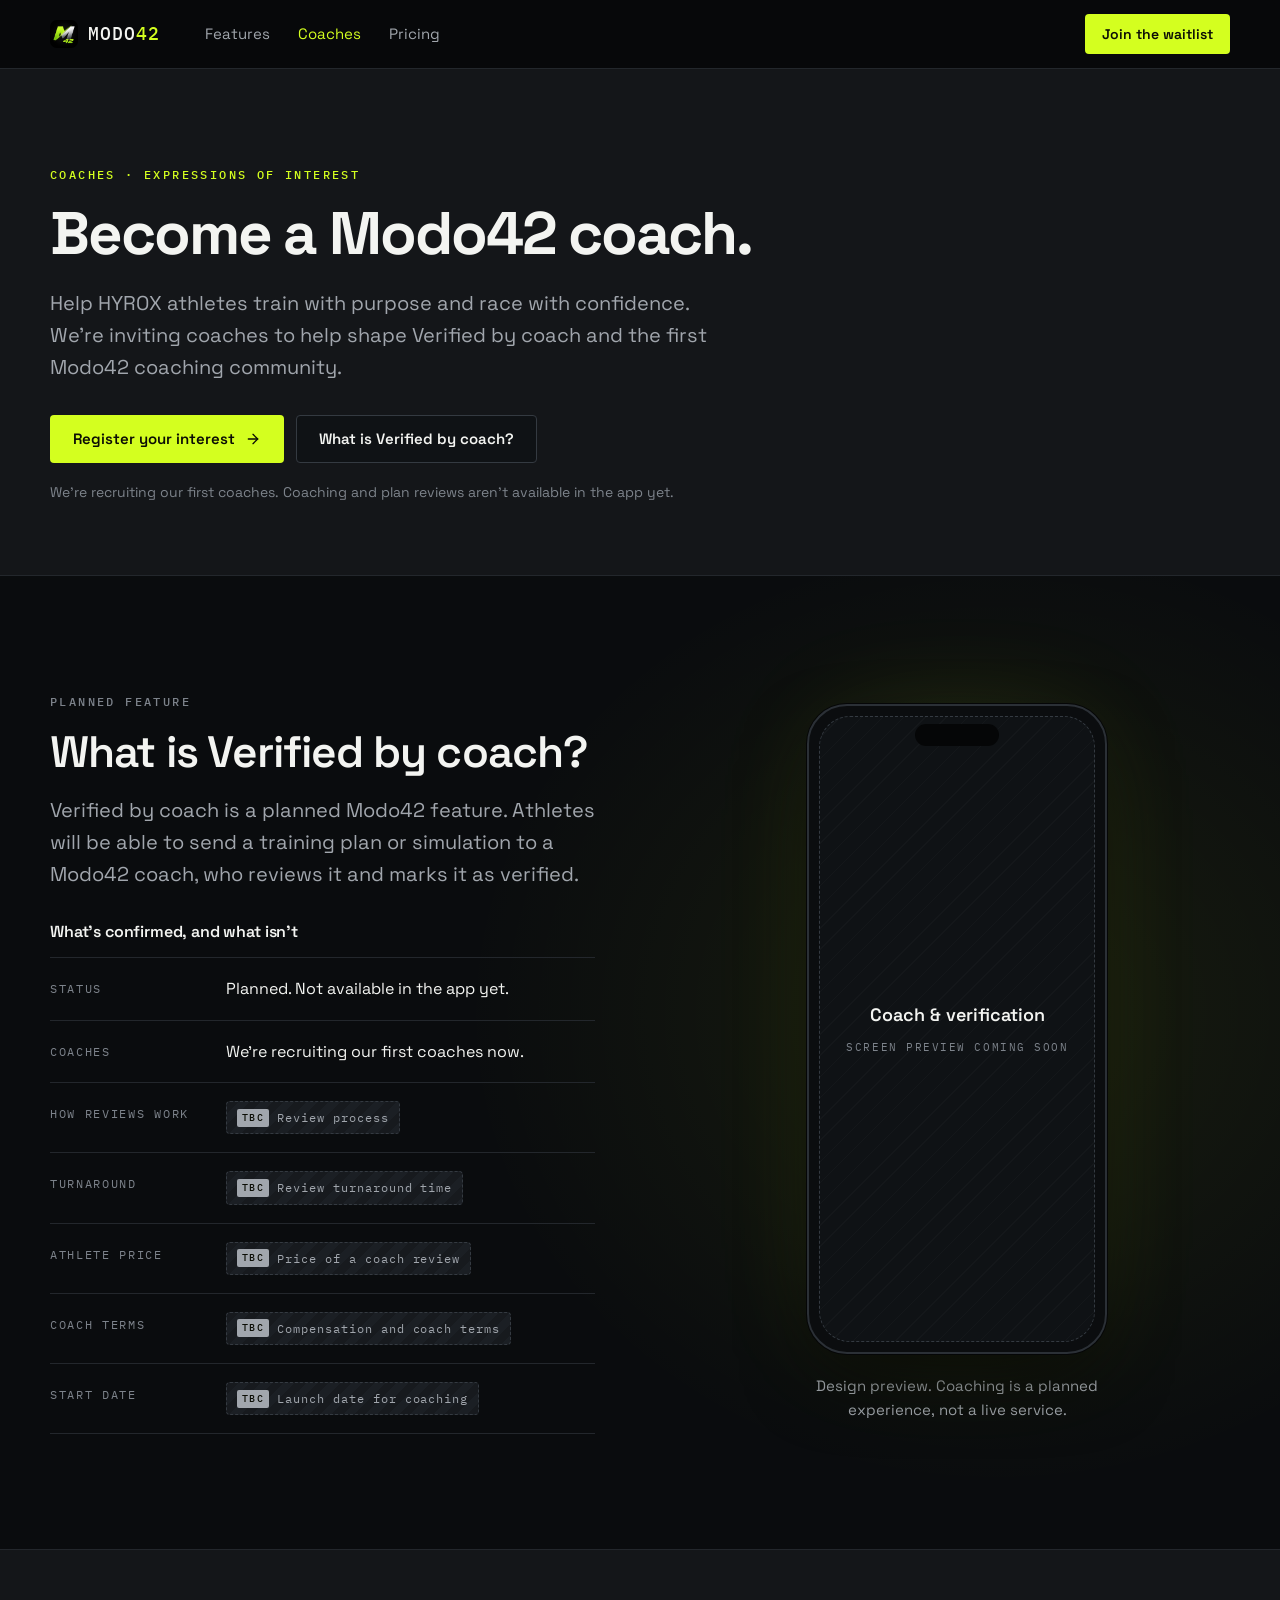
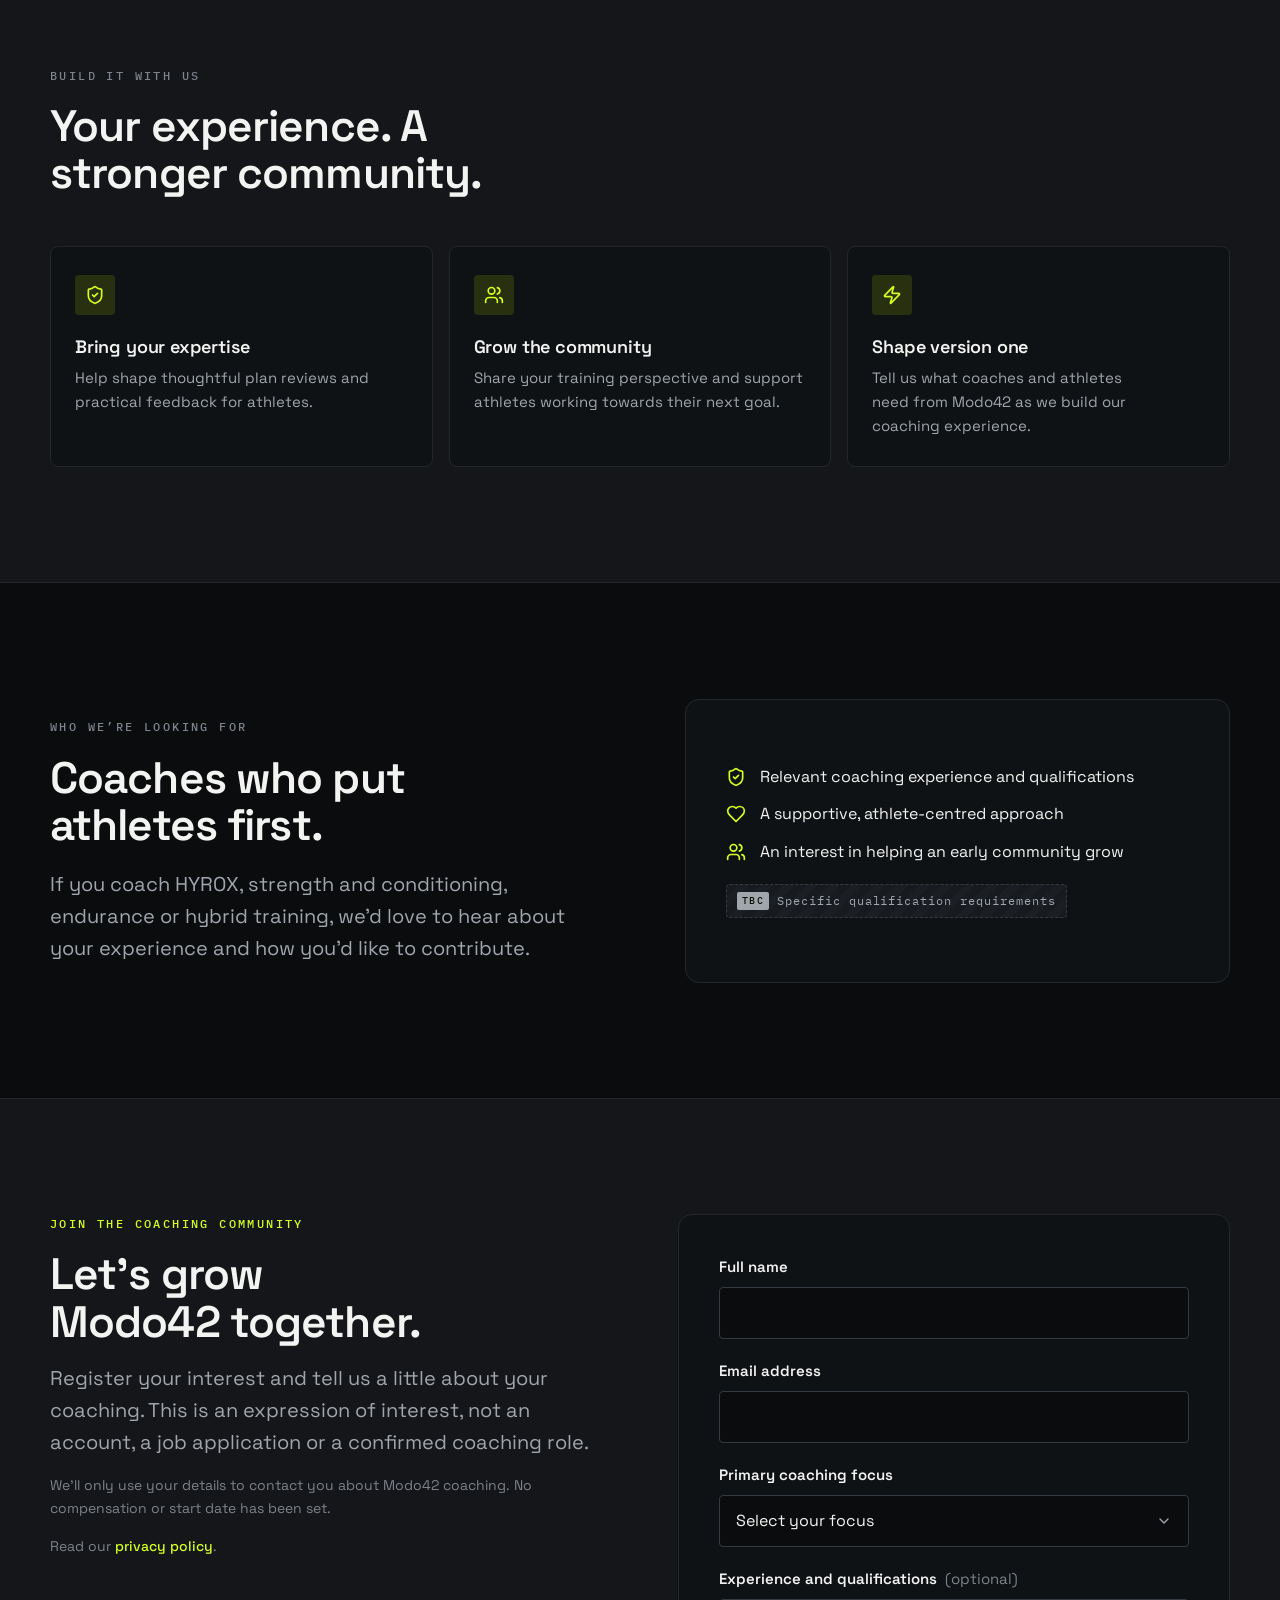
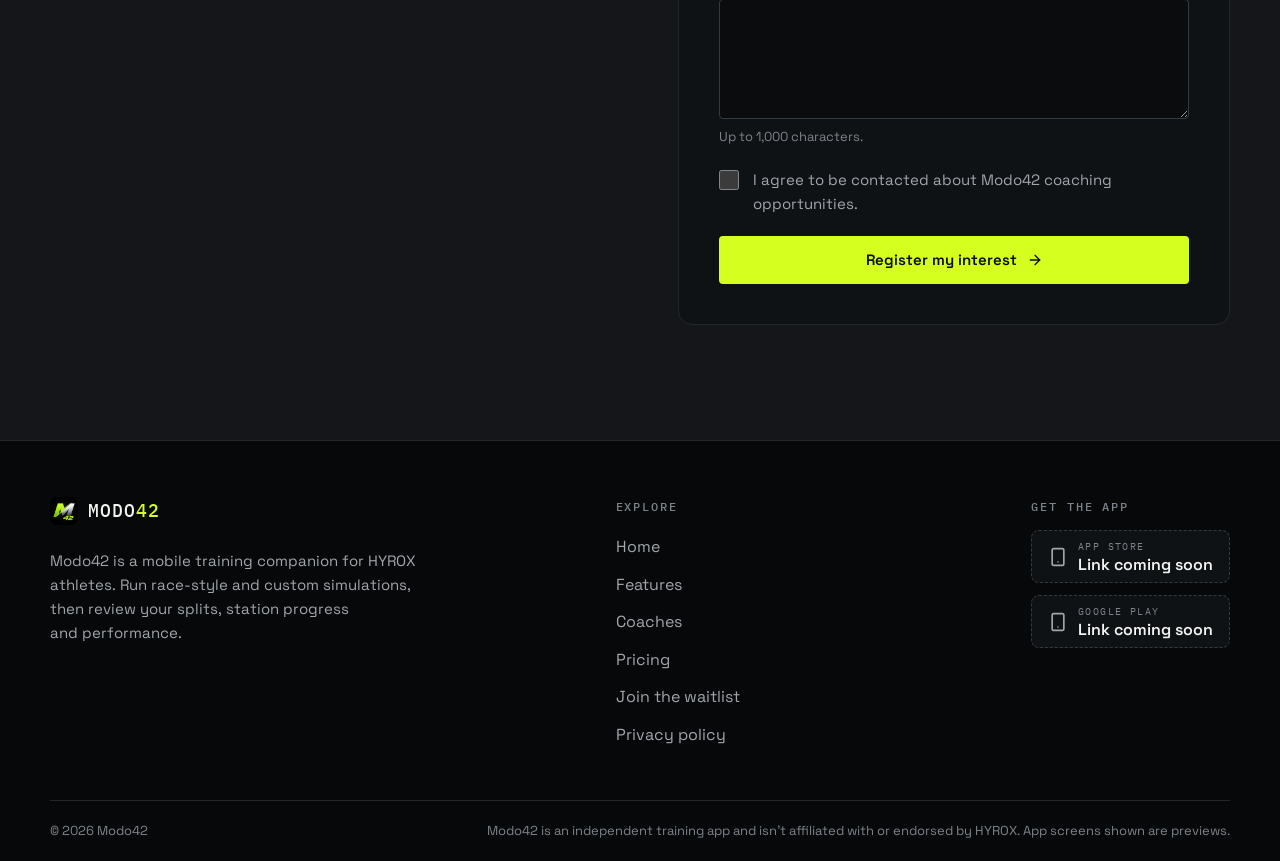
==== commit 91b9088b: "Connect signup forms to a Cloudflare Pages Function and D1 - Add POST /api/signup (functions/api/sig" ====
--- a/coaches/index.html
+++ b/coaches/index.html
@@ -184,11 +184,11 @@
       <h2 id="register-title">Let’s grow Modo42 together.</h2>
       <p class="lead">Register your interest and tell us a little about your coaching. This is an expression of interest, not an account, a job application or a confirmed coaching role.</p>
       <p class="note form-aside">We’ll only use your details to contact you about Modo42 coaching. No compensation or start date has been set.</p>
-      <p class="note form-aside"><span class="tbc">Privacy policy link</span></p>
+      <p class="note form-aside">Read our <a class="text-link" href="/privacy/">privacy policy</a>.</p>
     </div>
     <div class="form-card">
-      <!-- INTEGRATION POINT: set data-endpoint to your signup service URL. See README.md → Connect the forms. -->
-      <form data-form="coach" data-endpoint="" method="post" data-success="Thanks, we’ve got your details." data-success-body="We’ll be in touch about Modo42 coaching." aria-describedby="coach-notice">
+      <!-- Submits to functions/api/signup.js. See README.md → Connect the forms. -->
+      <form data-form="coach" data-endpoint="/api/signup" method="post" data-success="Thanks, we’ve got your details." data-success-body="We’ll be in touch about Modo42 coaching.">
         <div class="field">
           <label for="coach-name">Full name</label>
           <input class="input" id="coach-name" name="name" type="text" autocomplete="name" maxlength="120" required aria-describedby="coach-name-error">
@@ -228,7 +228,6 @@
         <p class="field-error" id="coach-consent-error"></p>
         <button class="button button--primary button--block" type="submit">Register my interest <svg class="i" aria-hidden="true" focusable="false"><use href="/assets/icons.svg#arrow-right"></use></svg></button>
         <div class="form-status" role="status" tabindex="-1"></div>
-        <p class="integration-notice" id="coach-notice"><svg class="i" aria-hidden="true" focusable="false"><use href="/assets/icons.svg#info"></use></svg><span>This form isn’t connected to a signup service yet, so nothing you enter is sent or stored.</span></p>
       </form>
     </div>
   </div>
@@ -249,6 +248,7 @@
           <li><a href="/coaches/">Coaches</a></li>
           <li><a href="/pricing/">Pricing</a></li>
           <li><a href="/join-waitlist/">Join the waitlist</a></li>
+          <li><a href="/privacy/">Privacy policy</a></li>
         </ul>
       </nav>
       <div>
--- a/styles.css
+++ b/styles.css
@@ -1322,20 +1322,6 @@
   color: var(--text-muted);
 }
 
-.integration-notice {
-  display: grid;
-  grid-template-columns: 18px 1fr;
-  gap: 10px;
-  margin-top: 16px;
-  font-size: 0.8125rem;
-  color: var(--text-faint);
-}
-.integration-notice svg {
-  width: 16px;
-  height: 16px;
-  margin-top: 2px;
-}
-
 /* ---------- Store badges (placeholders) ---------- */
 
 .store-links {
@@ -1600,3 +1586,19 @@
 h2 + .lead {
   margin-top: 16px;
 }
+
+/* ---------- Legal pages ---------- */
+
+.legal {
+  max-width: 760px;
+}
+.legal h2 {
+  margin-top: 40px;
+  font-size: 1.375rem;
+}
+.legal ul {
+  padding-left: 20px;
+}
+.legal li + li {
+  margin-top: 8px;
+}
